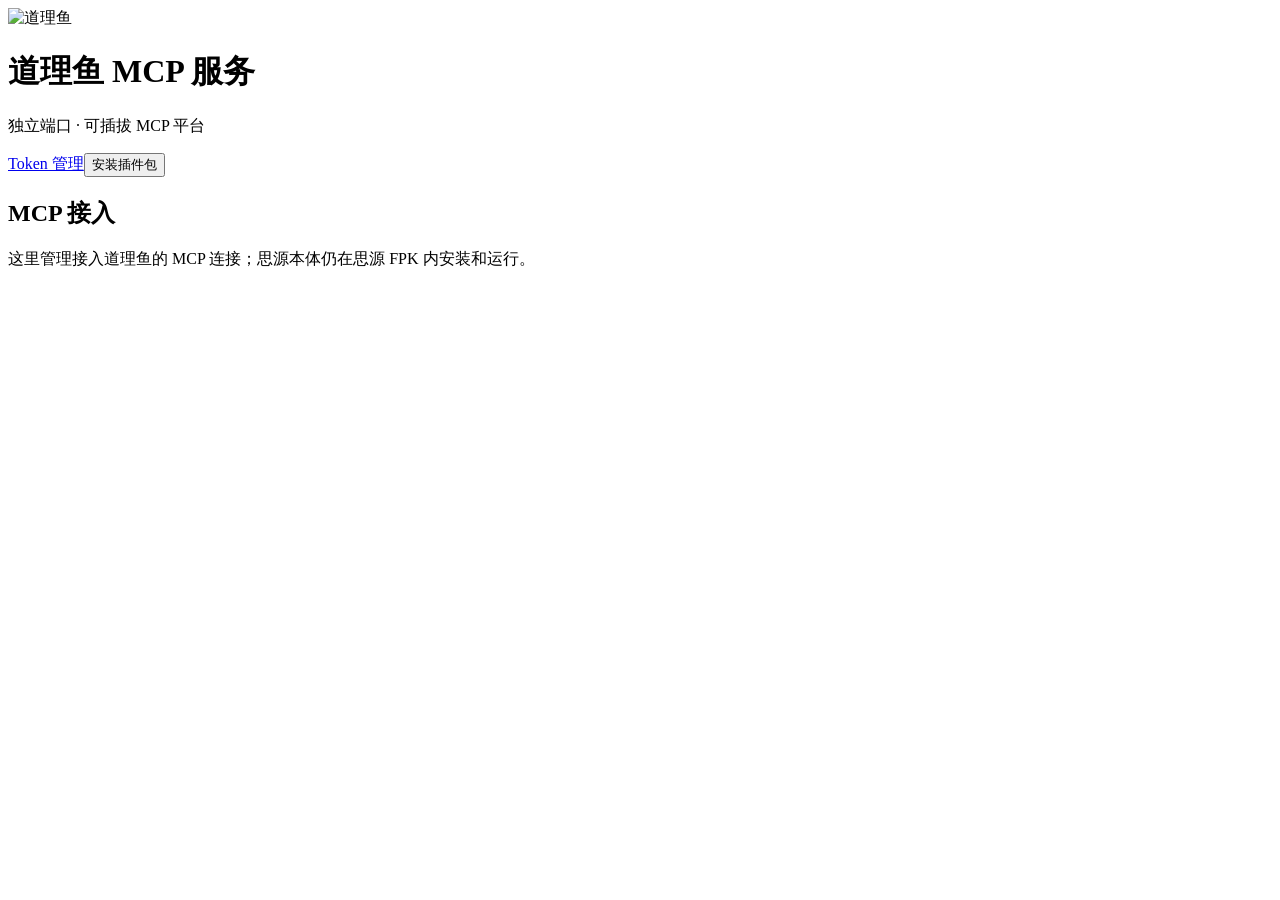
==== internal/web/static/index.html @ 514eb7c3 "chore: publish initial MCP platform source" ====
<!doctype html>
<html lang="zh-CN">
<head><meta charset="utf-8"><meta name="viewport" content="width=device-width,initial-scale=1"><title>道理鱼 MCP 服务</title><link rel="stylesheet" href="/assets/style.css"><link rel="stylesheet" href="/assets/layout.css"><link rel="stylesheet" href="/assets/config.css"></head>
<body>
<main class="shell">
  <header><div class="brand"><img src="/assets/icon.png" alt="道理鱼"><div><h1>道理鱼 MCP 服务</h1><p>独立端口 · 可插拔 MCP 平台</p></div></div><div class="actions"><a class="button" href="/tokens">Token 管理</a><button id="uploadBtn">安装插件包</button></div></header>
  <section class="notice" id="notice"></section>
  <section class="toolbar"><div><h2>MCP 接入</h2><p class="muted">这里管理接入道理鱼的 MCP 连接；思源本体仍在思源 FPK 内安装和运行。</p></div><span id="tokenHint" class="muted"></span></section>
  <section id="cards" class="cards"></section>
</main>
<dialog id="pluginDialog"><div class="panel"><div class="panel-head"><div><h2 id="pluginConfigTitle">插件配置</h2><p id="pluginConfigHelp">配置保存在该插件自己的命名空间内。</p></div><button type="button" id="closePlugin">关闭</button></div><form id="pluginSettings"></form></div></dialog>
<dialog id="toolDialog"><div class="panel"><div class="panel-head"><div><h2 id="toolDialogTitle">工具清单</h2><p id="toolDialogSummary">检查插件当前公开的 MCP 工具。</p></div><button type="button" id="closeTools">关闭</button></div><div id="toolList" class="tool-list"></div></div></dialog>
<input id="file" type="file" accept=".zip" hidden>
<script src="/assets/app.js"></script>
</body></html>
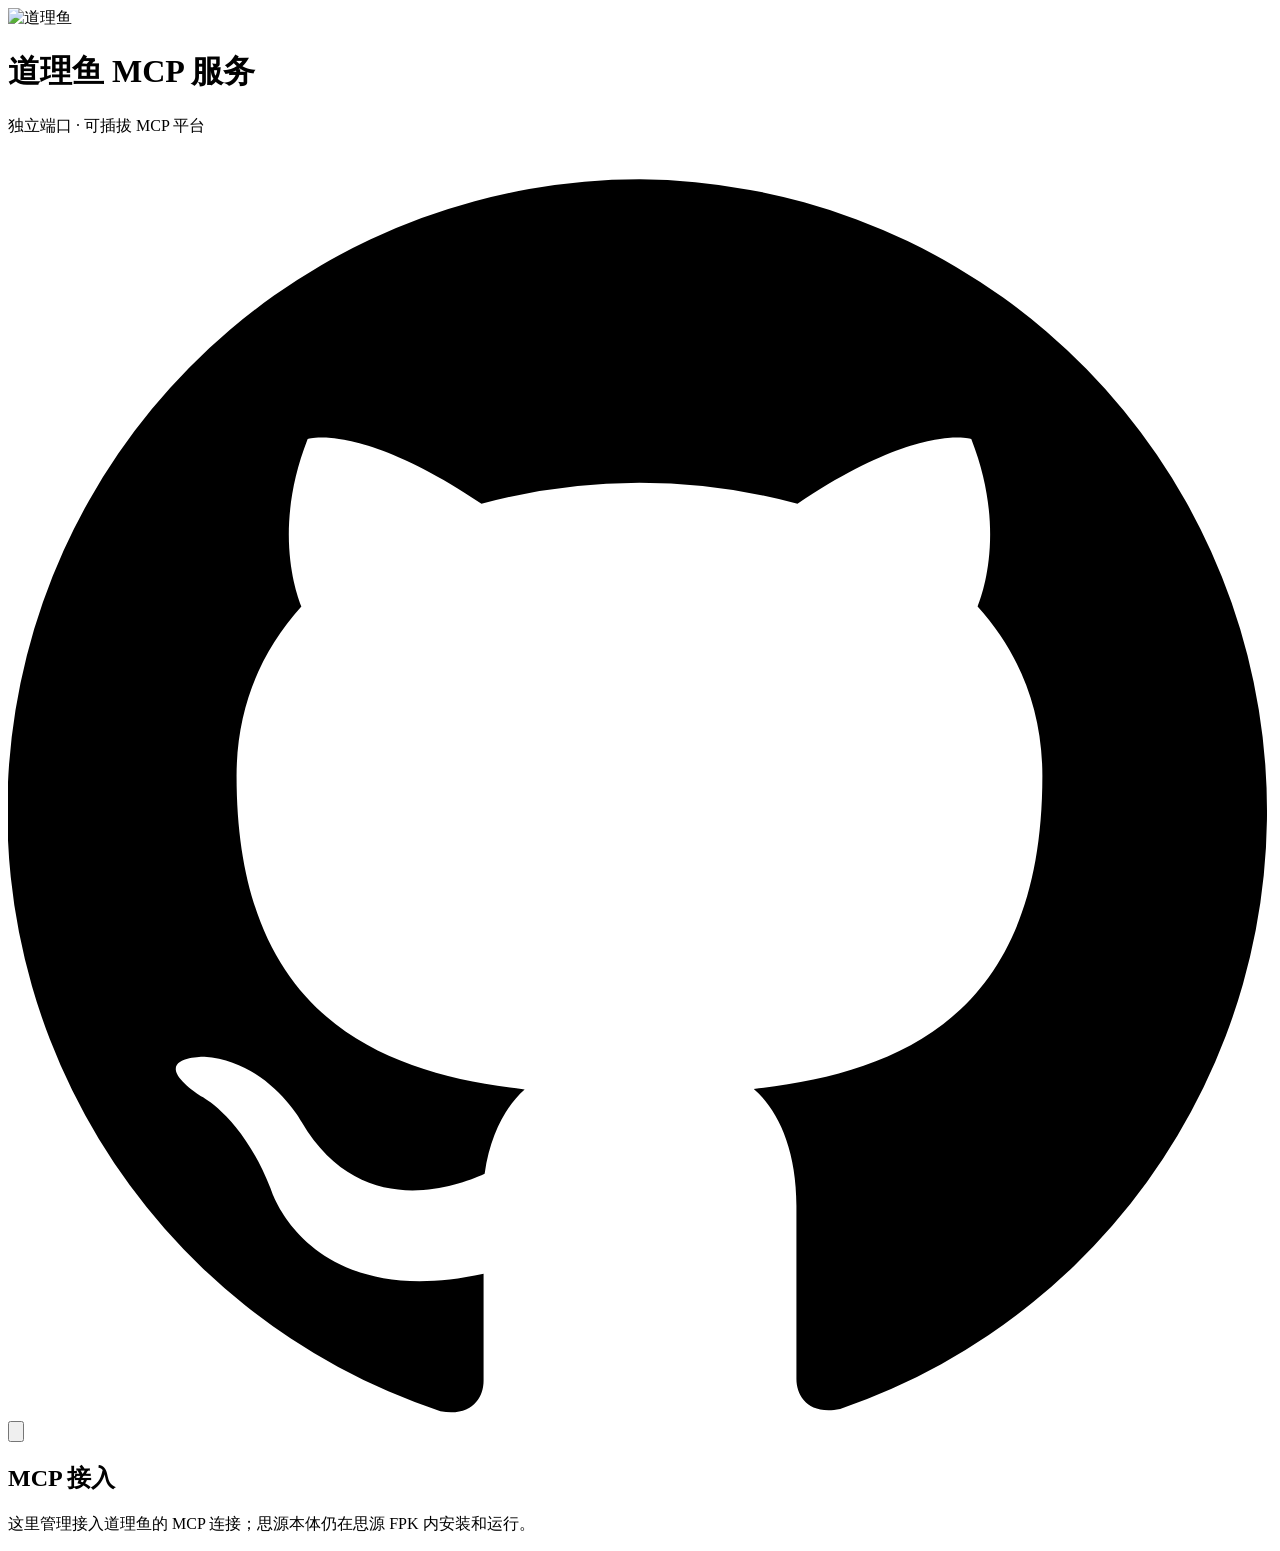
==== commit b8126cb3: "feat: formalize plugin authoring and icon rules" ====
--- a/internal/web/static/index.html
+++ b/internal/web/static/index.html
@@ -3,13 +3,15 @@
 <head><meta charset="utf-8"><meta name="viewport" content="width=device-width,initial-scale=1"><title>道理鱼 MCP 服务</title><link rel="stylesheet" href="/assets/style.css"><link rel="stylesheet" href="/assets/layout.css"><link rel="stylesheet" href="/assets/config.css"></head>
 <body>
 <main class="shell">
-  <header><div class="brand"><img src="/assets/icon.png" alt="道理鱼"><div><h1>道理鱼 MCP 服务</h1><p>独立端口 · 可插拔 MCP 平台</p></div></div><div class="actions"><a class="button" href="/tokens">Token 管理</a><button id="uploadBtn">安装插件包</button></div></header>
+  <header><div class="brand"><img src="/assets/icon.png" alt="道理鱼"><div><h1>道理鱼 MCP 服务</h1><p>独立端口 · 可插拔 MCP 平台</p></div></div><div class="actions"><a class="icon-button" href="https://github.com/wangzaifan/daoliyu-mcp-server" target="_blank" rel="noreferrer" aria-label="打开 GitHub 开源仓库" title="GitHub 开源仓库"><svg aria-hidden="true" viewBox="0 0 24 24"><path d="M12 .5a12 12 0 0 0-3.79 23.39c.6.11.82-.26.82-.58v-2.03c-3.34.73-4.04-1.61-4.04-1.61-.55-1.4-1.34-1.77-1.34-1.77-1.09-.75.08-.74.08-.74 1.2.08 1.84 1.23 1.84 1.23 1.07 1.83 2.8 1.3 3.48.99.11-.77.42-1.3.76-1.6-2.67-.3-5.47-1.34-5.47-5.95 0-1.31.47-2.38 1.23-3.22-.12-.3-.53-1.52.12-3.18 0 0 1-.32 3.3 1.23a11.5 11.5 0 0 1 6 0c2.3-1.55 3.3-1.23 3.3-1.23.65 1.66.24 2.88.12 3.18.76.84 1.23 1.91 1.23 3.22 0 4.62-2.8 5.64-5.48 5.94.43.37.81 1.1.81 2.22v3.29c0 .32.22.69.83.57A12 12 0 0 0 12 .5Z"/></svg></a><button class="icon-button settings-button" id="settingsBtn" type="button" aria-label="打开设置" title="设置"><svg aria-hidden="true" viewBox="0 0 24 24"><path d="M12 15.5a3.5 3.5 0 1 0 0-7 3.5 3.5 0 0 0 0 7Z"/><path d="m19.4 15 .1.1a2 2 0 1 1-2.8 2.8l-.1-.1a2 2 0 0 0-3.4 1.4V19a2 2 0 1 1-4 0v-.2a2 2 0 0 0-3.4-1.4l-.1.1a2 2 0 1 1-2.8-2.8l.1-.1A2 2 0 0 0 1.6 11H1.5a2 2 0 1 1 0-4h.2a2 2 0 0 0 1.4-3.4L3 3.5A2 2 0 1 1 5.8.7l.1.1A2 2 0 0 0 9.3-.6V-.8a2 2 0 1 1 4 0v.2a2 2 0 0 0 3.4 1.4l.1-.1a2 2 0 1 1 2.8 2.8l-.1.1A2 2 0 0 0 20.9 7h.1a2 2 0 1 1 0 4h-.2a2 2 0 0 0-1.4 3.4Z"/></svg><span class="update-dot" id="updateDot" hidden></span></button></div></header>
   <section class="notice" id="notice"></section>
   <section class="toolbar"><div><h2>MCP 接入</h2><p class="muted">这里管理接入道理鱼的 MCP 连接；思源本体仍在思源 FPK 内安装和运行。</p></div><span id="tokenHint" class="muted"></span></section>
   <section id="cards" class="cards"></section>
 </main>
-<dialog id="pluginDialog"><div class="panel"><div class="panel-head"><div><h2 id="pluginConfigTitle">插件配置</h2><p id="pluginConfigHelp">配置保存在该插件自己的命名空间内。</p></div><button type="button" id="closePlugin">关闭</button></div><form id="pluginSettings"></form></div></dialog>
-<dialog id="toolDialog"><div class="panel"><div class="panel-head"><div><h2 id="toolDialogTitle">工具清单</h2><p id="toolDialogSummary">检查插件当前公开的 MCP 工具。</p></div><button type="button" id="closeTools">关闭</button></div><div id="toolList" class="tool-list"></div></div></dialog>
+<dialog id="settingsDialog"><div class="panel settings-panel"><div class="panel-head"><div><h2>设置</h2><p>管理入口和版本信息。</p></div><button class="icon-button" type="button" id="closeSettings" aria-label="关闭设置" title="关闭"><span aria-hidden="true">×</span></button></div><div class="settings-list"><a href="/tokens"><span class="settings-icon">♢</span><span><strong>Token 管理</strong><small>创建调用凭据并限制可用能力</small></span></a><button id="uploadMenu" type="button"><span class="settings-icon">⇧</span><span><strong>安装插件包</strong><small>安装符合平台规范的 ZIP 插件包</small></span></button><button id="aboutBtn" type="button"><span class="settings-icon">ⓘ</span><span><strong>关于与更新</strong><small>查看版本和更新检测状态</small></span></button></div></div></dialog>
+<dialog id="pluginDialog"><div class="panel"><div class="panel-head"><div><h2 id="pluginConfigTitle">插件配置</h2><p id="pluginConfigHelp">配置保存在该插件自己的命名空间内。</p></div><button class="icon-button" type="button" id="closePlugin" aria-label="关闭配置" title="关闭"><span aria-hidden="true">×</span></button></div><form id="pluginSettings"></form></div></dialog>
+<dialog id="toolDialog"><div class="panel"><div class="panel-head"><div><h2 id="toolDialogTitle">能力详情</h2><p id="toolDialogSummary">查看插件当前公开的 MCP 能力。</p></div><button class="icon-button" type="button" id="closeTools" aria-label="关闭能力详情" title="关闭"><span aria-hidden="true">×</span></button></div><div id="toolList" class="tool-list"></div></div></dialog>
+<dialog id="aboutDialog"><div class="panel"><div class="panel-head"><div><h2>关于道理鱼 MCP 服务</h2><p>版本和更新状态</p></div><button class="icon-button" type="button" id="closeAbout" aria-label="关闭关于" title="关闭"><span aria-hidden="true">×</span></button></div><div class="about-list"><div><span>当前版本</span><strong id="currentVersion">读取中…</strong></div><div><span>最新检测版本</span><strong id="latestVersion">尚未检测</strong></div><p id="updateSource" class="muted"></p></div><div class="dialog-actions"><button class="primary" id="checkUpdate" type="button">检查更新</button></div></div></dialog>
 <input id="file" type="file" accept=".zip" hidden>
 <script src="/assets/app.js"></script>
 </body></html>
